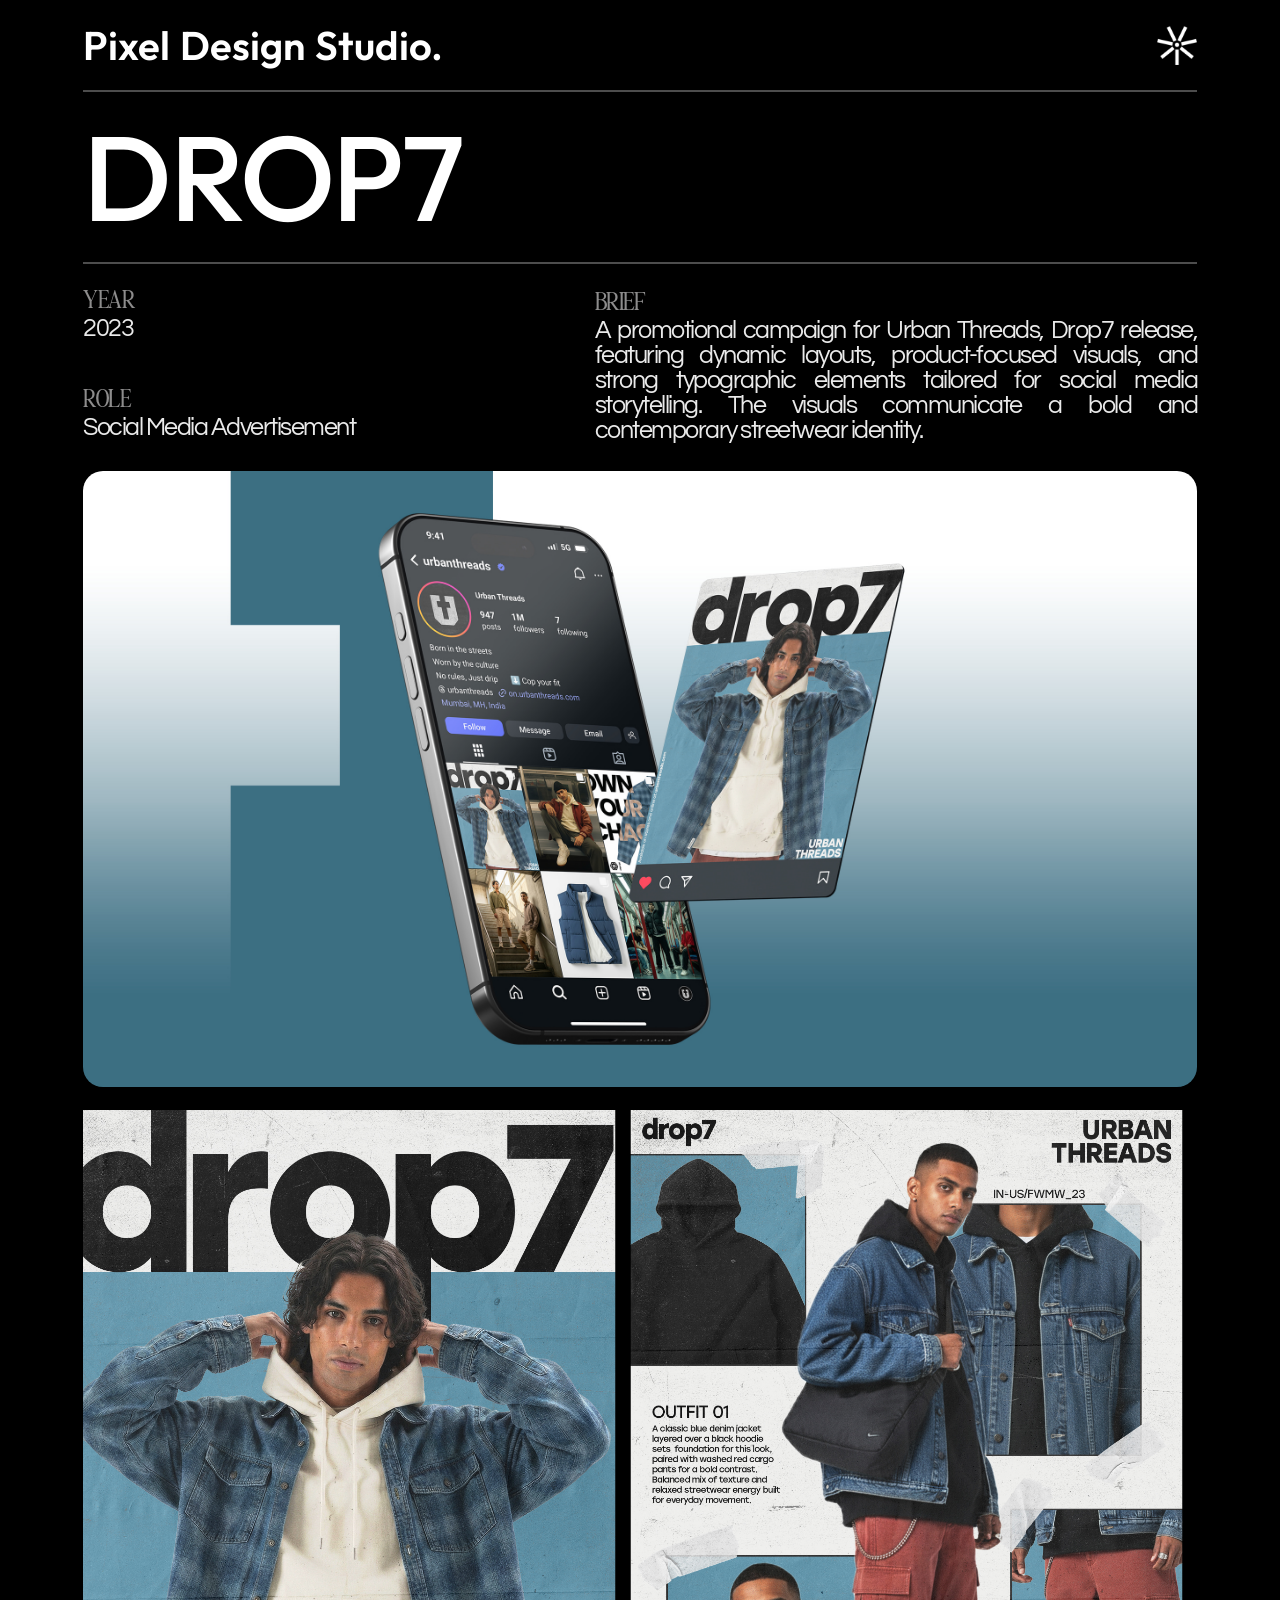
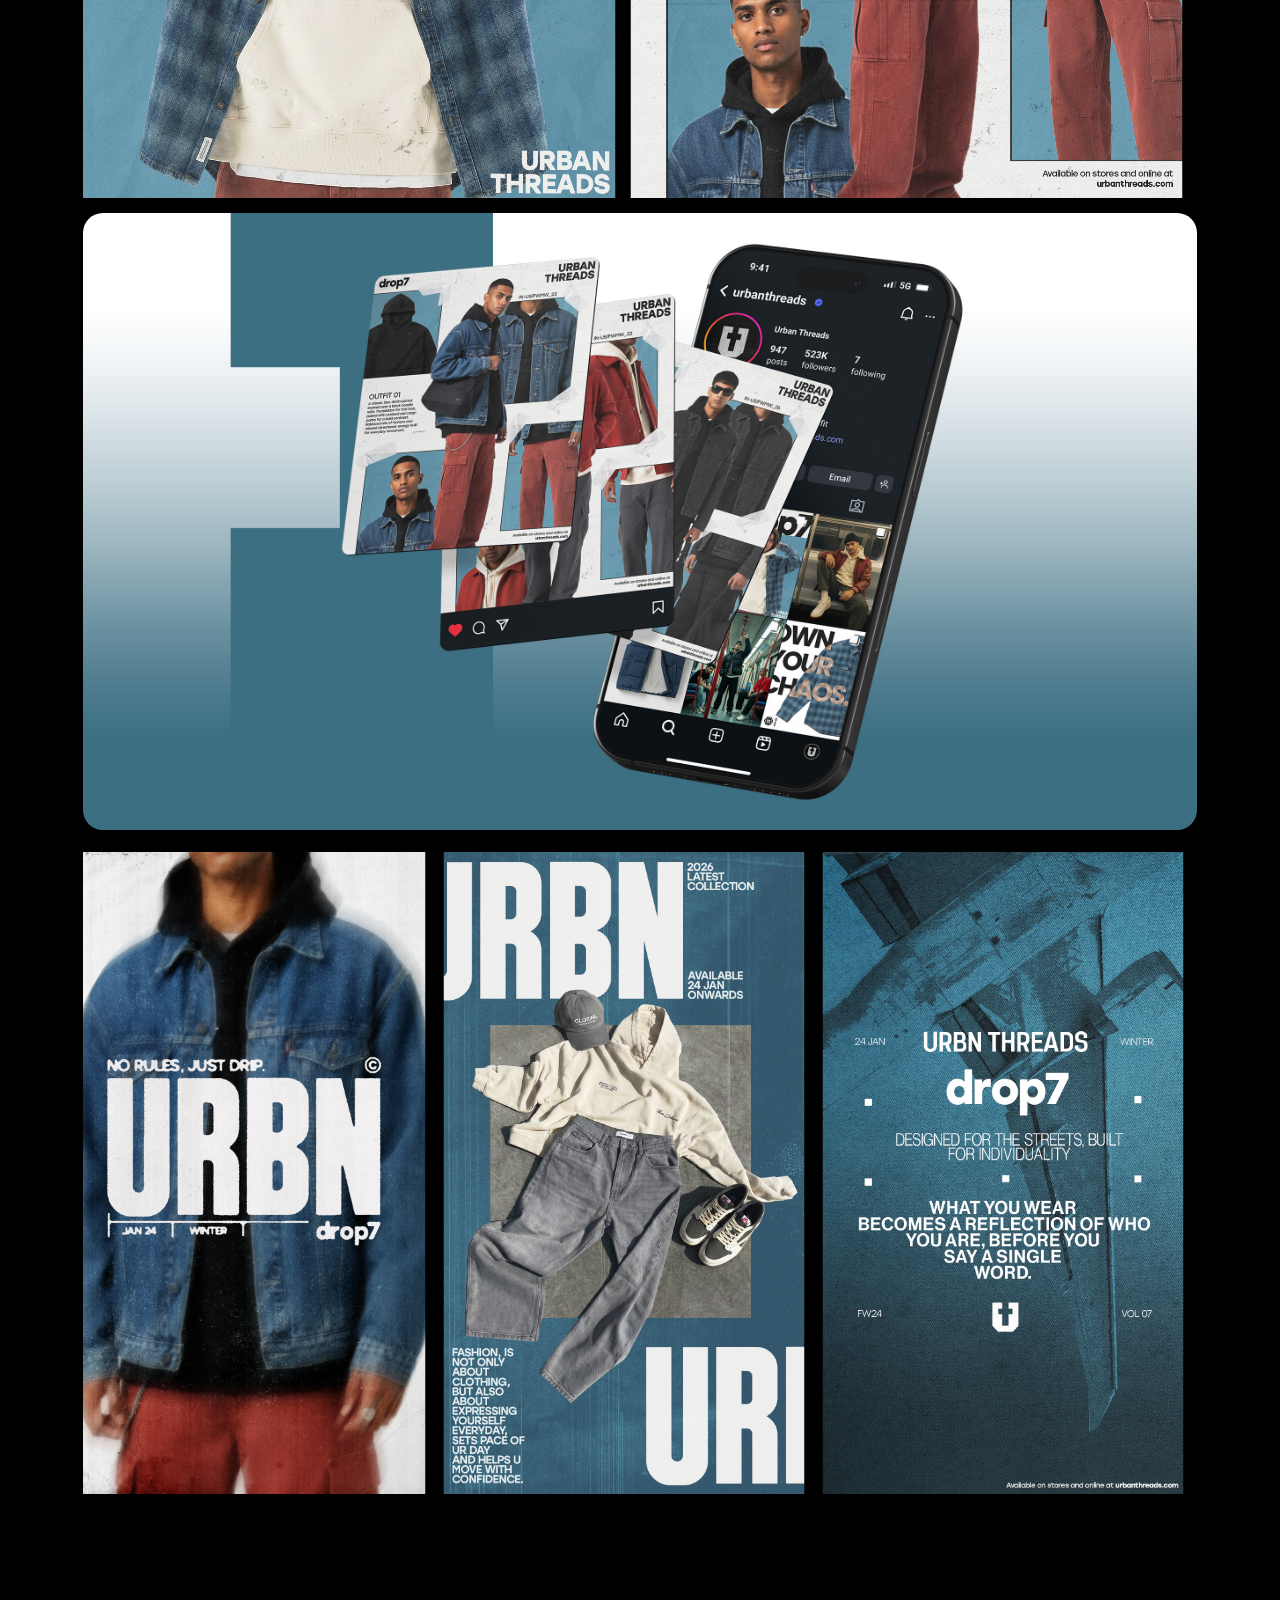
==== advertisement/advertisement.html @ b77e9252 "initial port commit" ====
<!doctype html>
<html lang="en">
  <head>
    <meta charset="UTF-8" />
    <meta name="viewport" content="width=device-width, initial-scale=1.0" />
    <title>Advertisement</title>
    <link rel="stylesheet" href="advertisement.css" />
    <link rel="stylesheet" href="../contents/transitions.css" />
  </head>

  <body>
    <div id="page-transition-overlay"></div>
    <nav class="navbar">
      <div class="nav-text">
        <span>Pixel</span>
        <span class="nav-word">
          <span class="nav-before-hover">Design</span>

          <span class="nav-after-hover">
            <span class="work-span"
              ><a href="../landing/landing.html">work</a></span
            >
            <span class="about-span"
              ><a href="../about/about.html">about</a></span
            >
          </span>
        </span>
        <span>Studio.</span>
      </div>
      <a href="../PortAnimation/index.html">
        <div class="logo"></div>
      </a>
    </nav>

    <main>
      <section class="heading-content">
        <div class="drop7">
          <div class="top-line"></div>
          <div class="main-heading">DROP7</div>
          <div class="top-line"></div>
        </div>

        <div class="heading-grid">
          <!-- Left column -->
          <div class="project-meta">
            <div class="meta-block">
              <span class="meta-label">YEAR</span>
              <span class="meta-value">2023</span>
            </div>

            <div class="meta-block">
              <span class="meta-label">ROLE</span>
              <span class="meta-value">Social Media Advertisement</span>
            </div>
          </div>

          <div class="empty-div"></div>

          <!-- Right column -->
          <div class="project-brief">
            <span class="meta-label">BRIEF</span>
            <p class="meta-value">
              A promotional campaign for Urban Threads, Drop7 release, featuring
              dynamic layouts, product-focused visuals, and strong typographic
              elements tailored for social media storytelling. The visuals
              communicate a bold and contemporary streetwear identity.
            </p>
          </div>
        </div>
        <div class="top-line view-based-line"></div>
      </section>

      <section class="main-content">

        <div class="content-box">
          <img src="contents/MockupSocial1.jpg" alt="drop7" class="content-img">
        </div>


        <div class="content-box sliding-box-container slider-type-1">
          <div class="slider-track">
            <div class="slide">
              <img src="contents/Artboard1.jpg" alt="Slide 1" draggable="false" />
            </div>
            <div class="slide">
              <img src="contents/Artboard2.jpg" alt="Slide 2" draggable="false" />
            </div>
            <div class="slide">
              <img src="contents/Artboard3.jpg" alt="Slide 3" draggable="false" />
            </div>
            <div class="slide">
              <img src="contents/Artboard4.jpg" alt="Slide 4" draggable="false" />
            </div>
            <div class="slide">
              <img src="contents/Artboard5.jpg" alt="Slide 5" draggable="false" />
            </div>
          </div>
        </div>


        <div class="content-box">
          <img src="contents/MockupSocial2.jpg" alt="drop7" class="content-img">
        </div>


        <div class="content-box sliding-box-container slider-type-2">
          <div class="slider-track">
            <div class="slide">
              <img src="contents/urbn1.jpg" alt="Slide 1" draggable="false" />
            </div>
            <div class="slide">
              <img src="contents/urbn2.jpg" alt="Slide 2 " draggable="false" />
            </div>
            <div class="slide">
              <img src="contents/urbn4.jpg" alt="Slide 3" draggable="false" />
            </div>
            <div class="slide">
              <img src="contents/urbn3.jpg" alt="Slide 4" draggable="false" />
            </div>
          </div>
        </div>
      </section>
    </main>
    <footer></footer>
    <!-- Poster Preview Modal -->
    <div id="poster-modal" class="modal">
      <span class="close">&times;</span>
      <img class="modal-content" id="modal-img" />
    </div>
    <script src="../contents/transitions.js"></script>
    <script src="advertisement.js"></script>
  </body>
</html>
---- advertisement/advertisement.css ----
@font-face {
  font-family: "Outfit-Semibold";
  src: url(../contents/fonts/Outfit/static/Outfit-SemiBold.ttf);
}

@font-face {
  font-family: "Outfit-Medium";
  src: url(../contents/fonts/Outfit/static/Outfit-Medium.ttf);
}

@font-face {
  font-family: "Questrial-Regular";
  src: url(../contents/fonts/Questrial/Questrial-Regular.ttf);
}

@font-face {
  font-family: "Bethany";
  src: url(../contents/fonts/Bethany-Elingston-Font/Bethany\ Elingston.otf);
}

@font-face {
  font-family: "OCRA";
  src: url(../contents/fonts/OCRAEXT.TTF);
}

:root {
  --primary-bg: #000000;
  --accent-green: #1a4d2e;
  --bright-green: #4ade80;
  --text-white: #ffffff;
  --text-gray: #a0a0a0;
  --orange-accent: #ff5722;
  --yellow-accent: #ffd700;
}

* {
  margin: 0;
  padding: 0;
  box-sizing: border-box;
}

body {
  background-color: var(--primary-bg);
  color: var(--text-white);
  font-family: sans-serif;
  overflow-x: hidden;
  line-height: 1.6;
}

html,
body {
  scrollbar-width: none;
  -ms-overflow-style: none;
}

html::-webkit-scrollbar,
body::-webkit-scrollbar {
  display: none;
}

/* Navigation */
nav {
  position: fixed;
  top: 0;
  left: 0;
  width: 100%;
  background-color: var(--primary-bg);
  z-index: 1000;
  height: 89px;
  display: flex;
  justify-content: space-between;
  align-items: center;
  padding: 0 83px;

  transition: transform 0.3s ease;
}

.navbar--hidden {
  transform: translateY(-100%);
}

.nav-text {
  font-family: "Outfit-Semibold", sans-serif;
  font-weight: 600;
  cursor: pointer;
  font-size: 40px;
  display: flex;
  align-items: center;
  gap: 10px;
}

.nav-word {
  position: relative;
  display: inline-block;
  width: 125px;
  transition: width 200ms ease-out;
}

.nav-text:hover .nav-word {
  width: 155px;
}

.nav-before-hover,
.nav-after-hover {
  transition: opacity 200ms ease-out;
}

.nav-before-hover {
  opacity: 1;
}

.nav-after-hover {
  font-family: "Questrial-Regular", sans-serif;
  letter-spacing: -2px;
  padding-left: 6px;
  font-weight: 400;
  font-size: 30px;
  text-decoration: none;
  cursor: pointer;
  position: absolute;
  left: 0;
  top: 55%;
  transform: translateY(-50%);
  opacity: 0;
  pointer-events: none;
  display: flex;
  gap: 13px;
}

@media (hover: hover) {
  .nav-text:hover .nav-before-hover {
    opacity: 0;
    pointer-events: none;
  }

  .nav-text:hover .nav-after-hover {
    opacity: 1;
    pointer-events: auto;
  }
}

.nav-text.expanded .nav-before-hover {
  opacity: 0;
  pointer-events: none;
}

.nav-text.expanded .nav-after-hover {
  opacity: 1;
  pointer-events: auto;
}

.nav-after-hover a {
  color: inherit;
  text-decoration: none;
}

.nav-after-hover a:visited {
  color: inherit;
}

.work-span:hover,
.about-span:hover {
  color: #ff4001;
  text-decoration: underline;
  text-decoration-style: solid;
  pointer-events: auto;
  text-underline-offset: 3px;
  offset: 0;
  text-decoration-thickness: 0;
}

.logo {
  width: 40px;
  height: 40px;
  background-image: url("../contents/logo.svg");
  background-size: cover;
  background-position: center;
  transition: background-image 0.3s ease;
  cursor: pointer;
  position: relative;
}

.logo:hover {
  background-image: url("../contents/logo2.svg");
}

main {
  margin-top: 90px;
  padding: 0 83px;
  animation: pageContentFadeIn 700ms cubic-bezier(0.4, 0, 0.2, 1) forwards;
  animation-delay: 200ms;
  opacity: 0;
}

@keyframes pageContentFadeIn {
  from {
    opacity: 0;
    transform: translateY(20px);
  }

  to {
    opacity: 1;
    transform: translateY(0);
  }
}

.top-line {
  width: 100%;
  height: 0px;
  margin: 0;
  opacity: 60%;
  padding: 0;
  border: 1px solid #ffffff80;
}

.heading-content {
  margin-bottom: 28px;
}

.main-heading {
  width: 100%;
  height: 170px;
  color: #fff;
  display: flex;
  align-items: center;
  font-family: "Outfit-Medium", sans-serif;
  font-weight: 500;
  font-size: 120px;
  line-height: 110px;
  letter-spacing: -2.25px;
}

.heading-grid {
  display: grid;
  grid-template-columns: 1fr 0.7fr 2fr;
  padding-top: 28px;
  background-color: #000;
  color: #eaeaea;
}

.project-meta {
  display: flex;
  flex-direction: column;
  justify-content: space-between;
}

.meta-block {
  display: flex;
  flex-direction: column;
}

.meta-label {
  font-family: "Bethany", sans-serif;
  color: #8d8c8c;
  font-weight: 400;
  line-height: 20px;
  font-size: 20px;
  letter-spacing: -0.5px;
}

.meta-value {
  font-family: "Questrial-Regular", sans-serif;
  font-weight: 400;
  font-size: 25px;
  letter-spacing: -1.5px;
  line-height: 32px;
}


.project-brief p {
  line-height: 25px;
  text-align: justify;
}

.content-box {
  aspect-ratio: 1266/701;
  width: 100%;
  margin-bottom: 15px;
  border-radius: 20px;
}

.view-based-line {
  display: none;
}

/* Slider Styles */
.sliding-box-container {
  background-color: transparent !important;
  overflow: hidden;
  cursor: grab;
  border-radius: 0 !important;
  position: relative;
  padding: 0;
}

.sliding-box-container:active {
  cursor: grabbing;
}

.slider-track {
  display: flex;
  height: 100%;
  width: max-content;
  gap: 15px;
  /* Space between slides */
  /* Transition is handled in JS for dragging, added here for snapping */
  /* transition: transform 0.3s ease-out; - Will be managed by JS */
  user-select: none;
}

/* Common Slide Styles */
.slide {
  height: 100%;
  width: auto;
  flex-shrink: 0;
  overflow: hidden;
  transition: transform 0.3s ease;
}

.slider-type-1 {
  aspect-ratio: 1265/781;
}

.slider-type-2 {
  aspect-ratio: 1267/730;
}

/* Slider 1 Specifics */
.slider-type-1 .slide {
  aspect-ratio: 626/781;
}

.slider-type-2 .slider-track {
  gap: 18px;
}

.slider-type-2 .slide {
  aspect-ratio: 410/729;
}

.slide img {
  width: 100%;
  height: 100%;
  object-fit: cover;
}

.content-img{
  width: 100%;
  height: 100%;
  border-radius: 20px;
  object-fit: cover;
}

footer{
  margin-top: 120px;
}

@media (max-width: 768px) {
  nav {
    padding: 0 10px;
  }

  main {
    padding: 0 10px;
  }
}

/*navbar*/
@media (max-width: 550px) {
  main {
    margin-top: 40px;
  }

  .navbar {
    height: 40px;
  }

  .nav-text {
    font-size: 22px;
    gap: 6px;
  }

  .nav-after-hover {
    font-size: 15px;
    letter-spacing: 0px;
  }

  .logo {
    height: 25px;
    width: 25px;
  }

  .nav-word {
    width: 68px;
  }

  .nav-after-hover {
    gap: 7px;
  }

  .nav-text.expanded .nav-word {
    width: 87px;
  }

  @media (hover: hover) {
    .nav-text:hover .nav-word {
      width: 87px;
    }
  }
}

/*Content*/
@media (max-width: 550px) {
  .main-heading {
    font-size: 50px;
    height: 60px;
  }

  .heading-content {
    margin-bottom: 10px;
  }

  .empty-div {
    display: none;
  }

  .project-meta {
    justify-content: unset;
    gap: 28px;
  }

  .meta-label {
    letter-spacing: -0.25px;
    line-height: 14px;
    font-size: 13px;
  }

  .meta-value {
    letter-spacing: -0.25px;
    line-height: 16px;
    font-size: 16px;
  }

  .heading-grid {
    display: flex;
    flex-direction: column;
    gap: 25px;
    padding-top: 10px;
    background-color: #000;
    color: #eaeaea;
  }

  .project-brief p {
    line-height: 16px;
  }

  .view-based-line {
    display: block;
    margin-top: 10px;
  }

  .slider-type-1 {
    aspect-ratio: 355/444;
  }

  .slider-type-2 {
    aspect-ratio: 355/631;
  }
}

@media(min-width : 1700px) {
  .project-meta {
    gap: 10px;
  }
}

/* Modal styles */
.modal {
  display: none;
  position: fixed;
  z-index: 2000;
  left: 0;
  top: 0;
  width: 100%;
  height: 100%;
  overflow: auto;
  background-color: rgb(0, 0, 0);
  background-color: rgba(0, 0, 0, 0.9);
  justify-content: center;
  flex-direction: column;
  /* Added to stack image and caption */
}

.modal-content {
  display: block;
  max-width: 100%;
  max-height: 100%;
  /* Reduced to make room for caption if needed */
  object-fit: contain;
}


.modal-content {
  animation-name: zoom;
  animation-duration: 0.6s;
}

@keyframes zoom {
  from {
    transform: scale(0)
  }

  to {
    transform: scale(1)
  }
}

.close {
  position: absolute;
  top: 15px;
  right: 35px;
  color: #f1f1f1;
  font-size: 40px;
  font-weight: bold;
  transition: 0.3s;
}

.close:hover,
.close:focus {
  color: #bbb;
  text-decoration: none;
  cursor: pointer;
}

@media only screen and (max-width: 700px) {
  .modal-content {
    width: 100%;
  }
}
---- contents/transitions.css ----
/* ===== Page Transition Overlay ===== */
#page-transition-overlay {
  position: fixed;
  inset: 0;
  background: #000;
  z-index: 9999;
  pointer-events: none;
  animation: transitionFadeOut 600ms cubic-bezier(0.4, 0, 0.2, 1) forwards;
}

#page-transition-overlay.fade-in {
  animation: transitionFadeIn 500ms cubic-bezier(0.4, 0, 0.2, 1) forwards;
  pointer-events: all;
}

@keyframes transitionFadeIn {
  from {
    opacity: 0;
  }
  to {
    opacity: 1;
  }
}

@keyframes transitionFadeOut {
  from {
    opacity: 1;
  }
  to {
    opacity: 0;
  }
}
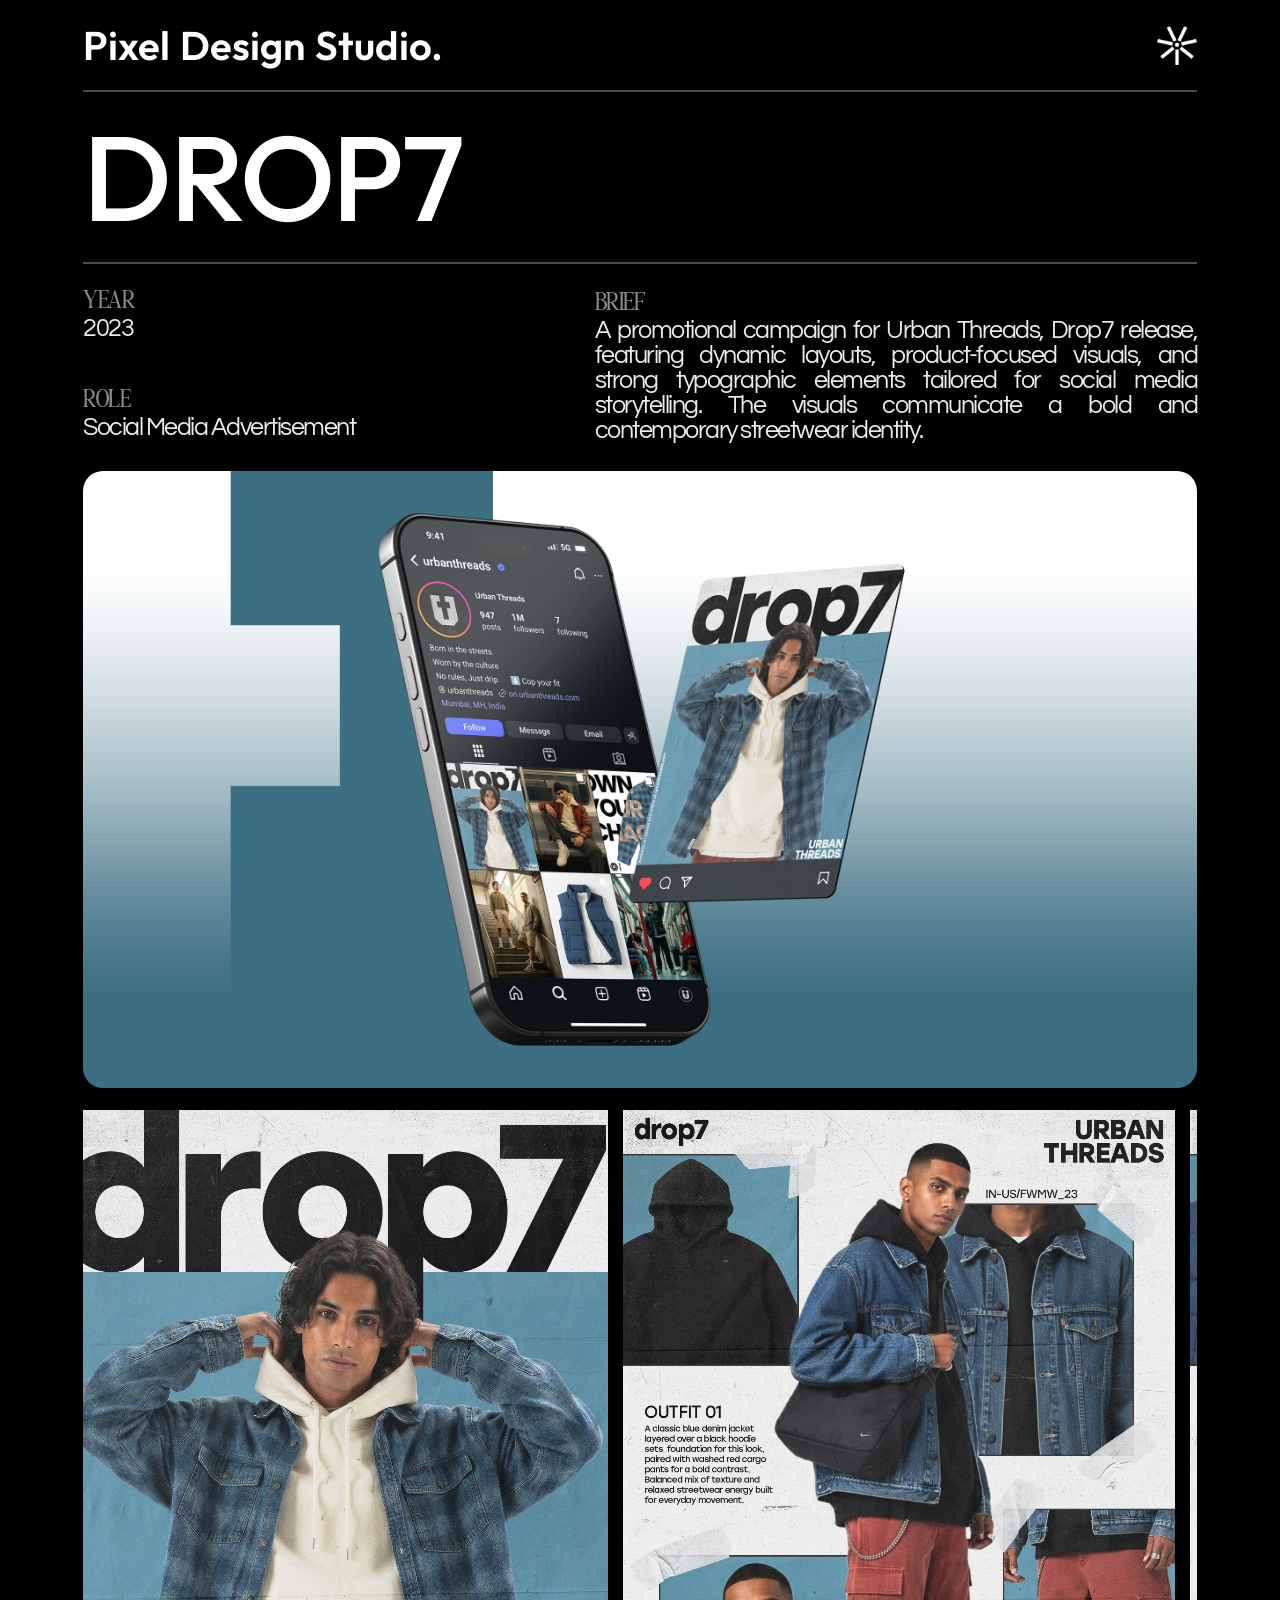
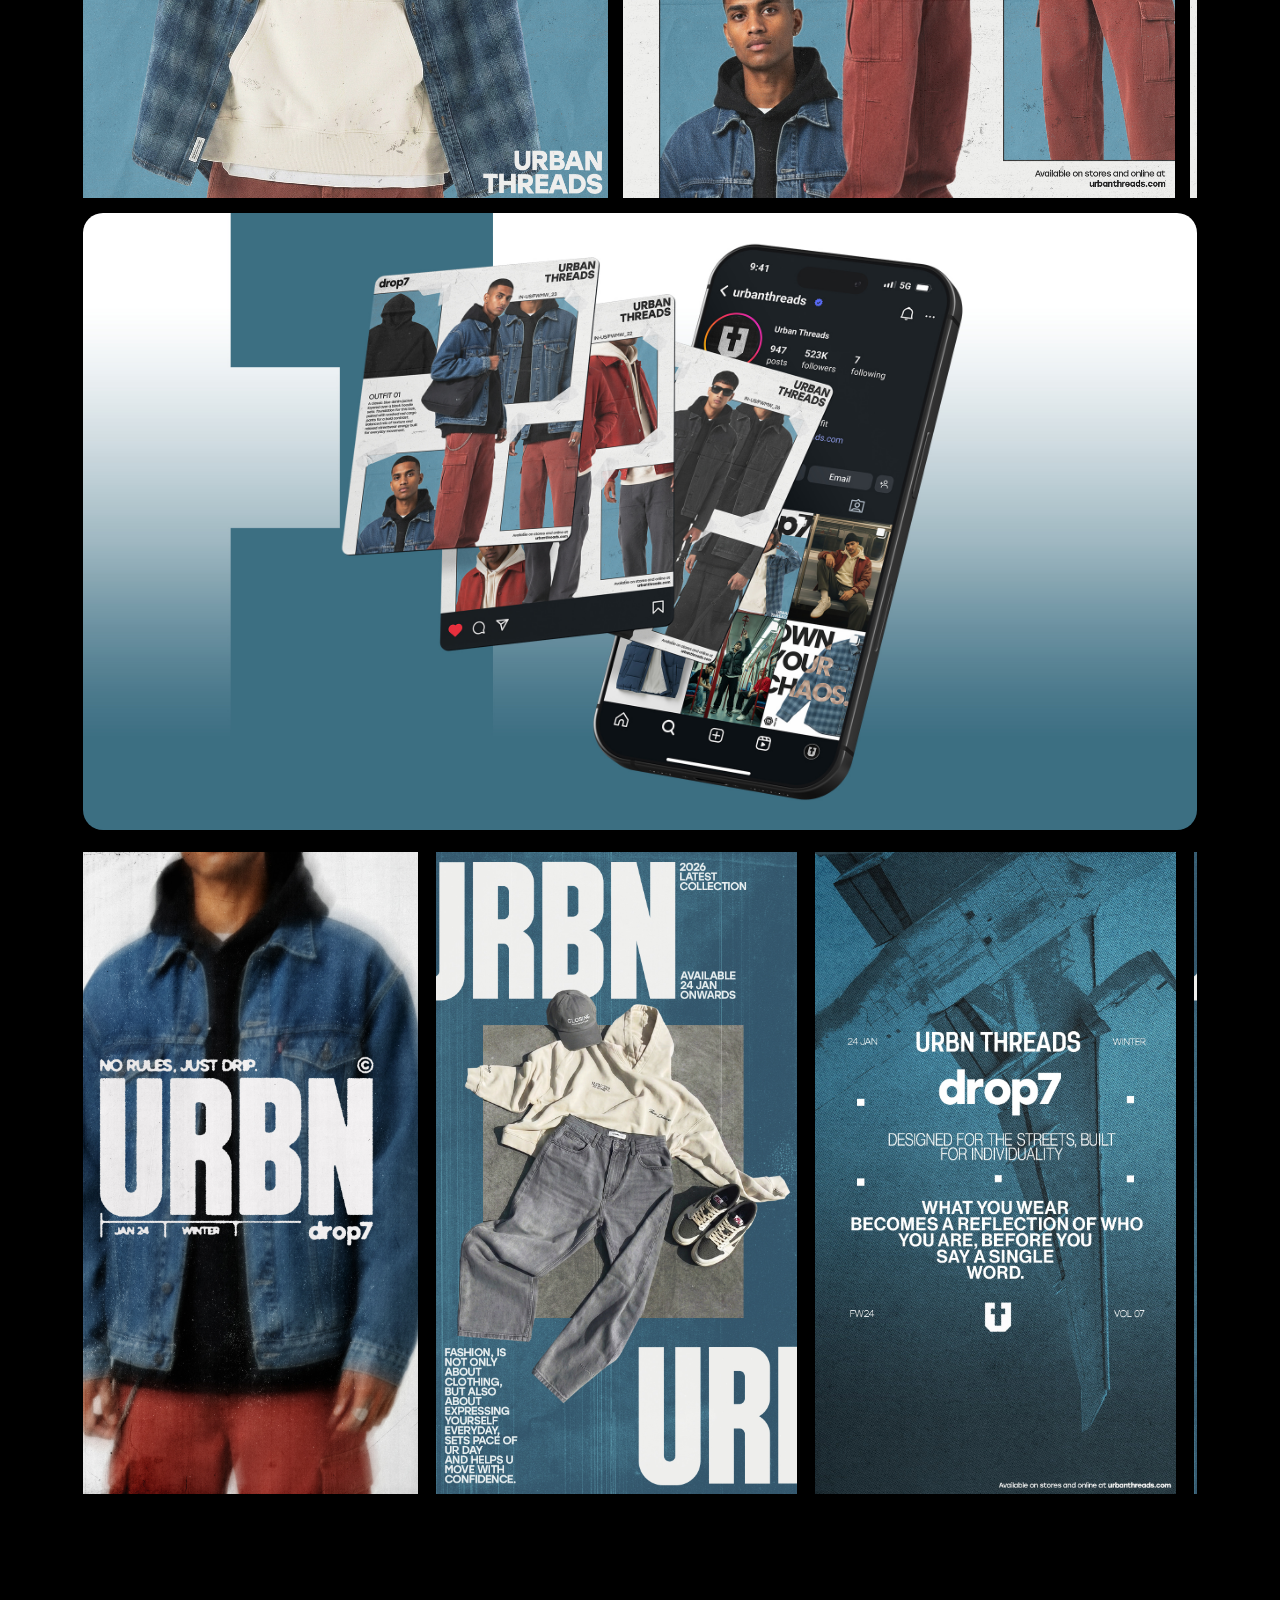
==== commit a523de8a: "smooth increased" ====
--- a/advertisement/advertisement.html
+++ b/advertisement/advertisement.html
@@ -72,12 +72,12 @@
 
       <section class="main-content">
 
-        <div class="content-box">
-          <img src="contents/MockupSocial1.jpg" alt="drop7" class="content-img">
+        <div class="content-box reveal">
+          <img src="contents/MockupSocial1.jpg" alt="drop7" class="content-img img-reveal" loading="lazy">
         </div>
 
 
-        <div class="content-box sliding-box-container slider-type-1">
+        <div class="content-box sliding-box-container slider-type-1 reveal">
           <div class="slider-track">
             <div class="slide">
               <img src="contents/Artboard1.jpg" alt="Slide 1" draggable="false" />
@@ -98,12 +98,12 @@
         </div>
 
 
-        <div class="content-box">
-          <img src="contents/MockupSocial2.jpg" alt="drop7" class="content-img">
+        <div class="content-box reveal">
+          <img src="contents/MockupSocial2.jpg" alt="drop7" class="content-img img-reveal" loading="lazy">
         </div>
 
 
-        <div class="content-box sliding-box-container slider-type-2">
+        <div class="content-box sliding-box-container slider-type-2 reveal">
           <div class="slider-track">
             <div class="slide">
               <img src="contents/urbn1.jpg" alt="Slide 1" draggable="false" />
--- a/advertisement/advertisement.css
+++ b/advertisement/advertisement.css
@@ -73,6 +73,7 @@
   padding: 0 83px;
 
   transition: transform 0.3s ease;
+  will-change: transform;
 }
 
 .navbar--hidden {
@@ -275,6 +276,7 @@
 .content-box {
   aspect-ratio: 1266/701;
   width: 100%;
+  height: 100%;
   margin-bottom: 15px;
   border-radius: 20px;
 }
@@ -476,7 +478,7 @@
 
 /* Modal styles */
 .modal {
-  display: none;
+  display: flex;
   position: fixed;
   z-index: 2000;
   left: 0;
@@ -484,35 +486,32 @@
   width: 100%;
   height: 100%;
   overflow: auto;
-  background-color: rgb(0, 0, 0);
   background-color: rgba(0, 0, 0, 0.9);
   justify-content: center;
   flex-direction: column;
-  /* Added to stack image and caption */
+  opacity: 0;
+  visibility: hidden;
+  transition: opacity 300ms ease, visibility 300ms ease;
+}
+
+.modal.active {
+  opacity: 1;
+  visibility: visible;
 }
 
 .modal-content {
   display: block;
   max-width: 100%;
   max-height: 100%;
-  /* Reduced to make room for caption if needed */
   object-fit: contain;
-}
-
-
-.modal-content {
-  animation-name: zoom;
-  animation-duration: 0.6s;
-}
-
-@keyframes zoom {
-  from {
-    transform: scale(0)
-  }
-
-  to {
-    transform: scale(1)
-  }
+  transform: scale(0.92);
+  opacity: 0;
+  transition: transform 350ms cubic-bezier(0.22, 1, 0.36, 1), opacity 350ms ease;
+}
+
+.modal.active .modal-content {
+  transform: scale(1);
+  opacity: 1;
 }
 
 .close {
--- a/contents/transitions.css
+++ b/contents/transitions.css
@@ -1,3 +1,8 @@
+/* ===== Smooth Scroll ===== */
+html {
+  scroll-behavior: smooth;
+}
+
 /* ===== Page Transition Overlay ===== */
 #page-transition-overlay {
   position: fixed;
@@ -30,3 +35,28 @@
     opacity: 0;
   }
 }
+
+/* ===== Scroll-Reveal Animations ===== */
+.reveal {
+  opacity: 0;
+  transform: translateY(30px);
+  transition:
+    opacity 0.7s cubic-bezier(0.22, 1, 0.36, 1),
+    transform 0.7s cubic-bezier(0.22, 1, 0.36, 1);
+  will-change: opacity, transform;
+}
+
+.reveal.visible {
+  opacity: 1;
+  transform: translateY(0);
+}
+
+/* ===== Image Fade-on-Load ===== */
+.img-reveal {
+  opacity: 0;
+  transition: opacity 0.5s ease;
+}
+
+.img-reveal.loaded {
+  opacity: 1;
+}
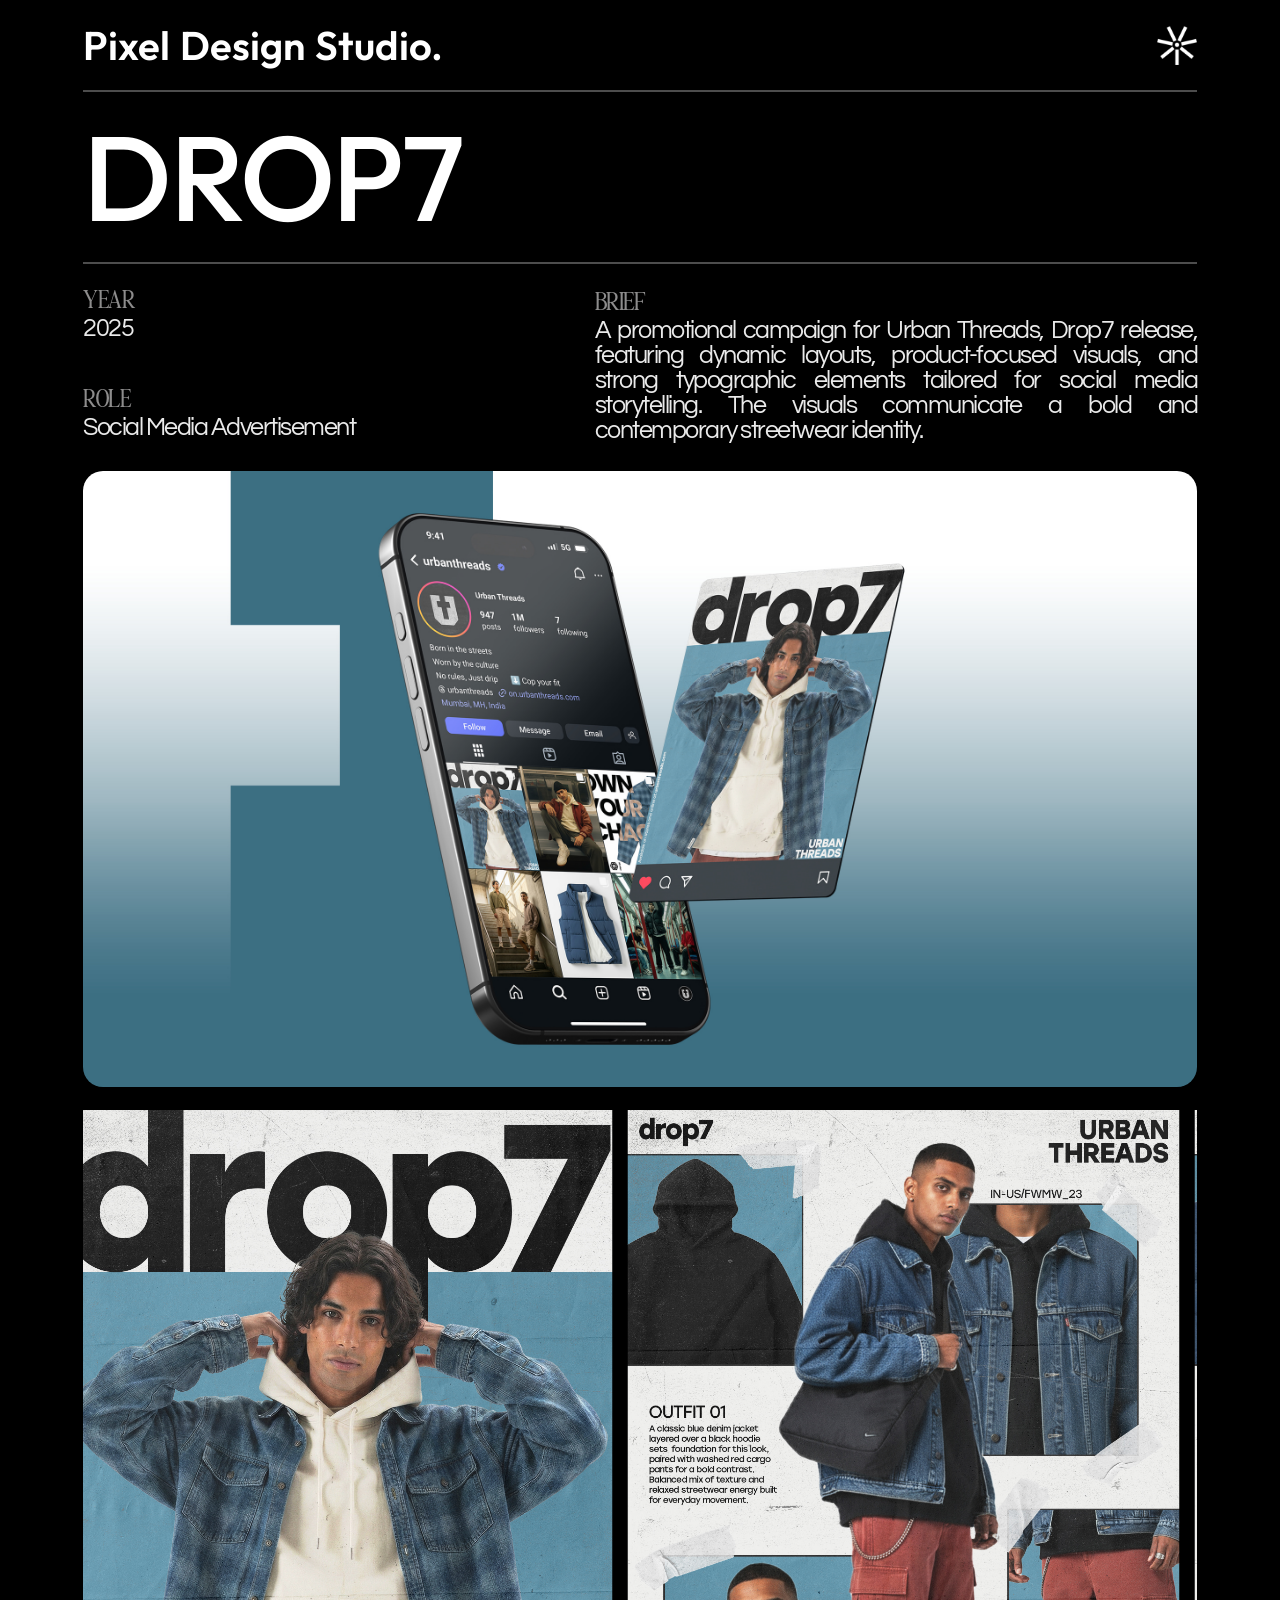
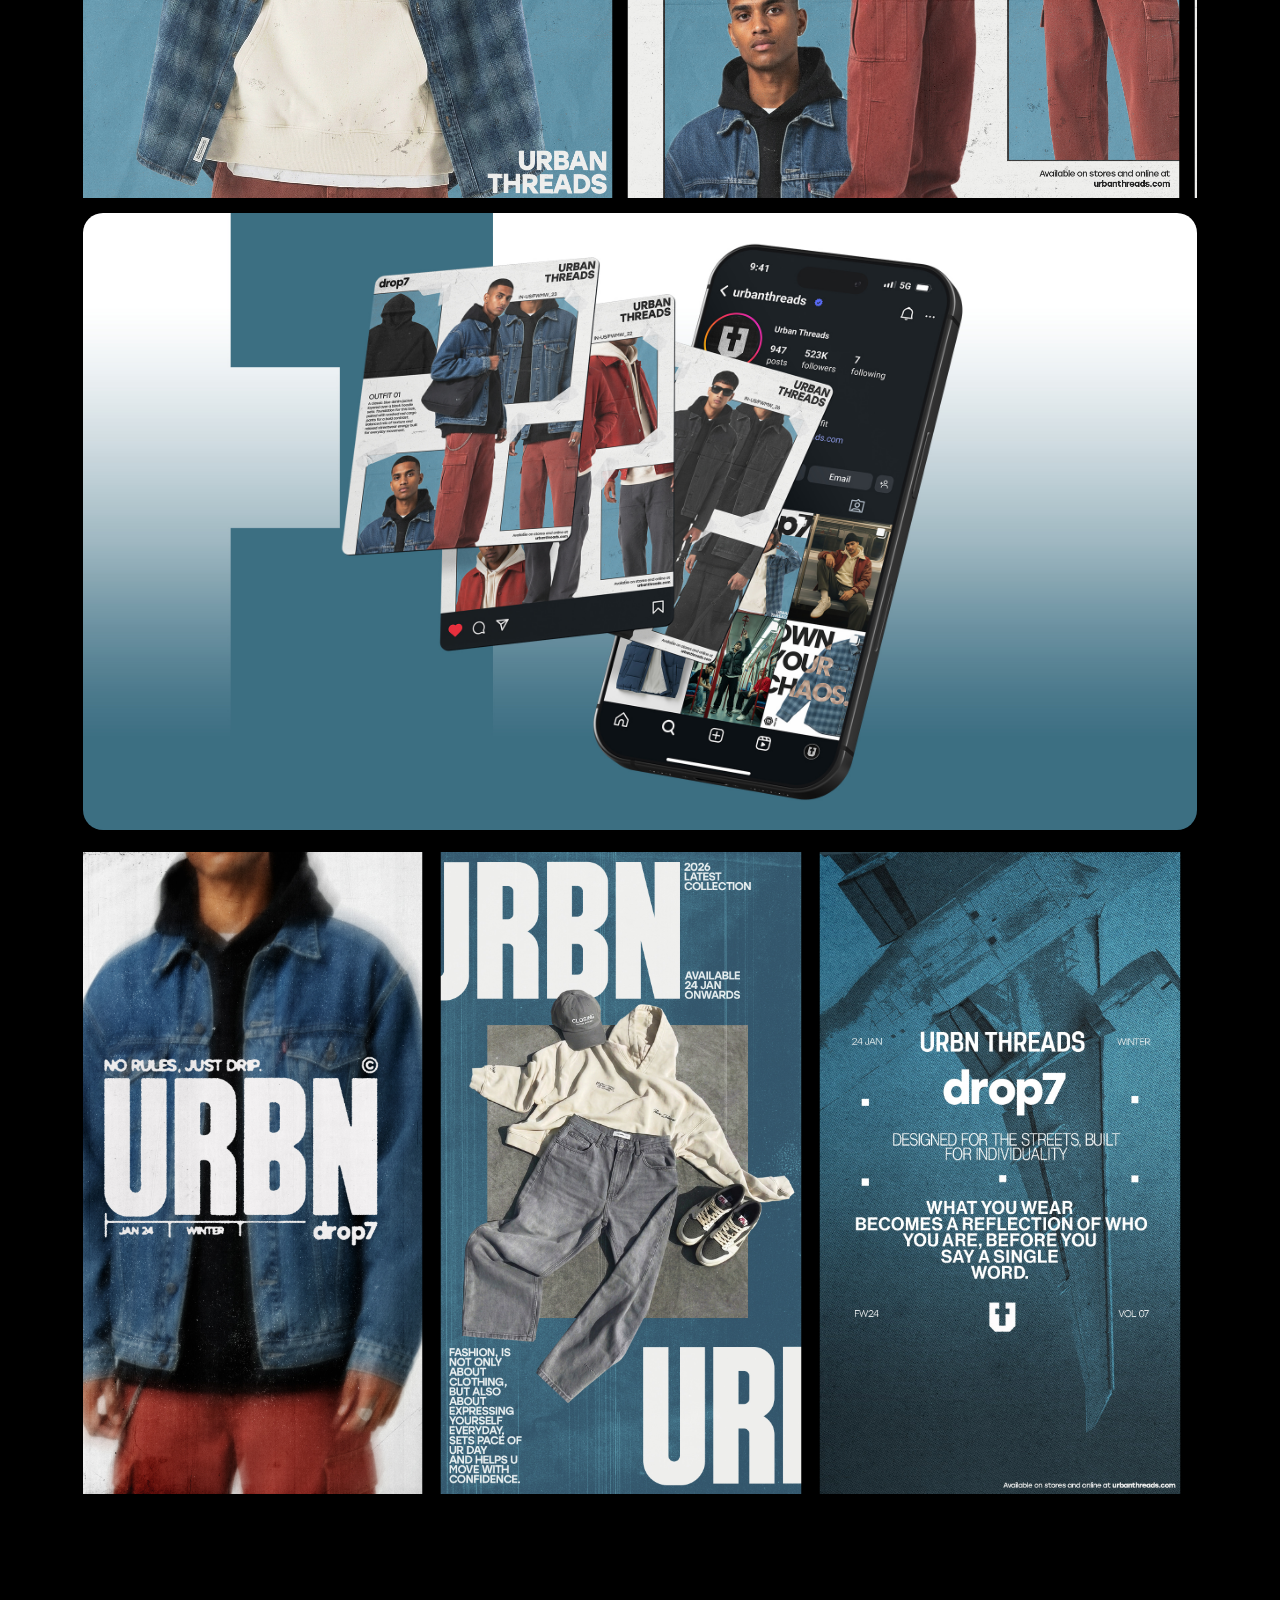
==== commit 0c53c002: "date change & img size reduction" ====
--- a/advertisement/advertisement.html
+++ b/advertisement/advertisement.html
@@ -45,7 +45,7 @@
           <div class="project-meta">
             <div class="meta-block">
               <span class="meta-label">YEAR</span>
-              <span class="meta-value">2023</span>
+              <span class="meta-value">2025</span>
             </div>
 
             <div class="meta-block">
@@ -72,12 +72,12 @@
 
       <section class="main-content">
 
-        <div class="content-box reveal">
-          <img src="contents/MockupSocial1.jpg" alt="drop7" class="content-img img-reveal" loading="lazy">
+        <div class="content-box">
+          <img src="contents/MockupSocial1.jpg" alt="drop7" class="content-img">
         </div>
 
 
-        <div class="content-box sliding-box-container slider-type-1 reveal">
+        <div class="content-box sliding-box-container slider-type-1">
           <div class="slider-track">
             <div class="slide">
               <img src="contents/Artboard1.jpg" alt="Slide 1" draggable="false" />
@@ -98,12 +98,12 @@
         </div>
 
 
-        <div class="content-box reveal">
-          <img src="contents/MockupSocial2.jpg" alt="drop7" class="content-img img-reveal" loading="lazy">
+        <div class="content-box">
+          <img src="contents/MockupSocial2.jpg" alt="drop7" class="content-img">
         </div>
 
 
-        <div class="content-box sliding-box-container slider-type-2 reveal">
+        <div class="content-box sliding-box-container slider-type-2">
           <div class="slider-track">
             <div class="slide">
               <img src="contents/urbn1.jpg" alt="Slide 1" draggable="false" />
--- a/advertisement/advertisement.css
+++ b/advertisement/advertisement.css
@@ -73,7 +73,9 @@
   padding: 0 83px;
 
   transition: transform 0.3s ease;
-  will-change: transform;
+  -webkit-tap-highlight-color: transparent;
+  -webkit-user-select: none;
+  user-select: none;
 }
 
 .navbar--hidden {
@@ -88,6 +90,7 @@
   display: flex;
   align-items: center;
   gap: 10px;
+  -webkit-tap-highlight-color: transparent;
 }
 
 .nav-word {
@@ -478,7 +481,7 @@
 
 /* Modal styles */
 .modal {
-  display: flex;
+  display: none;
   position: fixed;
   z-index: 2000;
   left: 0;
@@ -486,32 +489,35 @@
   width: 100%;
   height: 100%;
   overflow: auto;
+  background-color: rgb(0, 0, 0);
   background-color: rgba(0, 0, 0, 0.9);
   justify-content: center;
   flex-direction: column;
-  opacity: 0;
-  visibility: hidden;
-  transition: opacity 300ms ease, visibility 300ms ease;
-}
-
-.modal.active {
-  opacity: 1;
-  visibility: visible;
+  /* Added to stack image and caption */
 }
 
 .modal-content {
   display: block;
   max-width: 100%;
   max-height: 100%;
+  /* Reduced to make room for caption if needed */
   object-fit: contain;
-  transform: scale(0.92);
-  opacity: 0;
-  transition: transform 350ms cubic-bezier(0.22, 1, 0.36, 1), opacity 350ms ease;
-}
-
-.modal.active .modal-content {
-  transform: scale(1);
-  opacity: 1;
+}
+
+
+.modal-content {
+  animation-name: zoom;
+  animation-duration: 0.6s;
+}
+
+@keyframes zoom {
+  from {
+    transform: scale(0)
+  }
+
+  to {
+    transform: scale(1)
+  }
 }
 
 .close {
